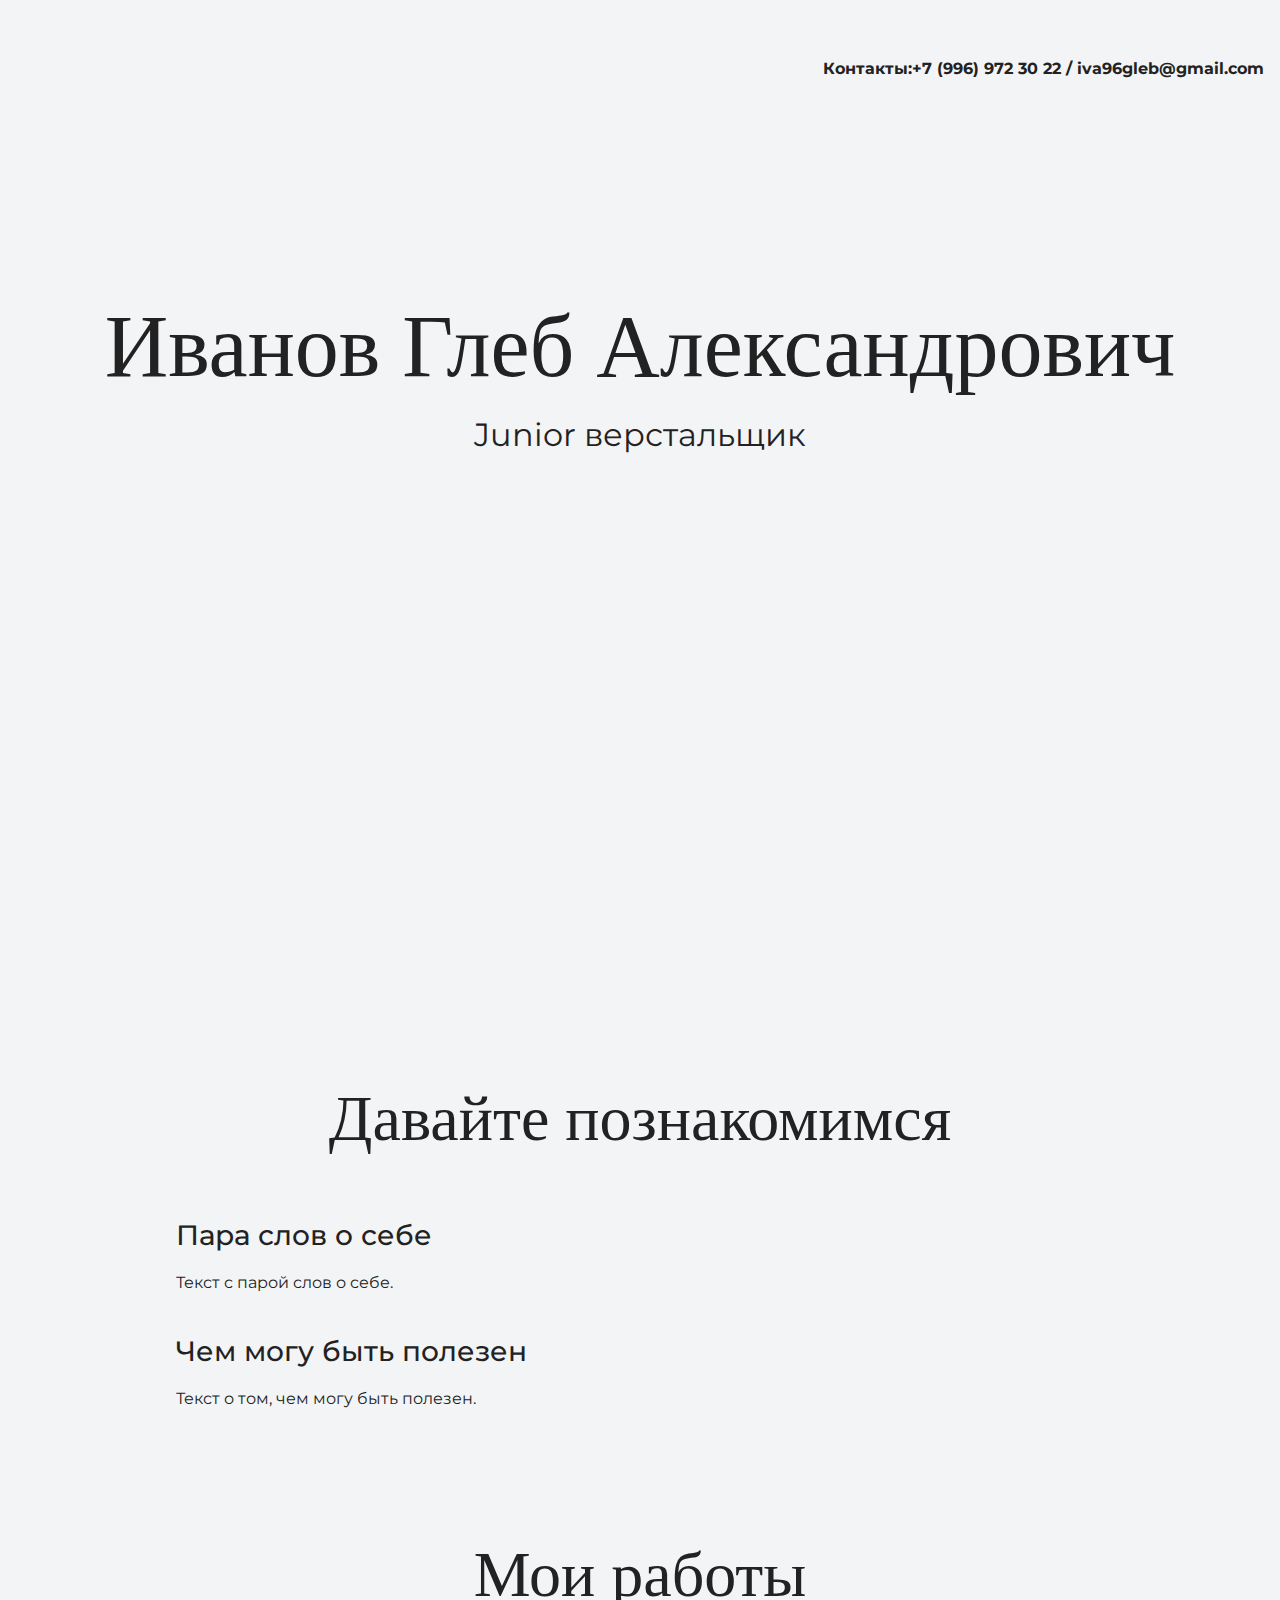
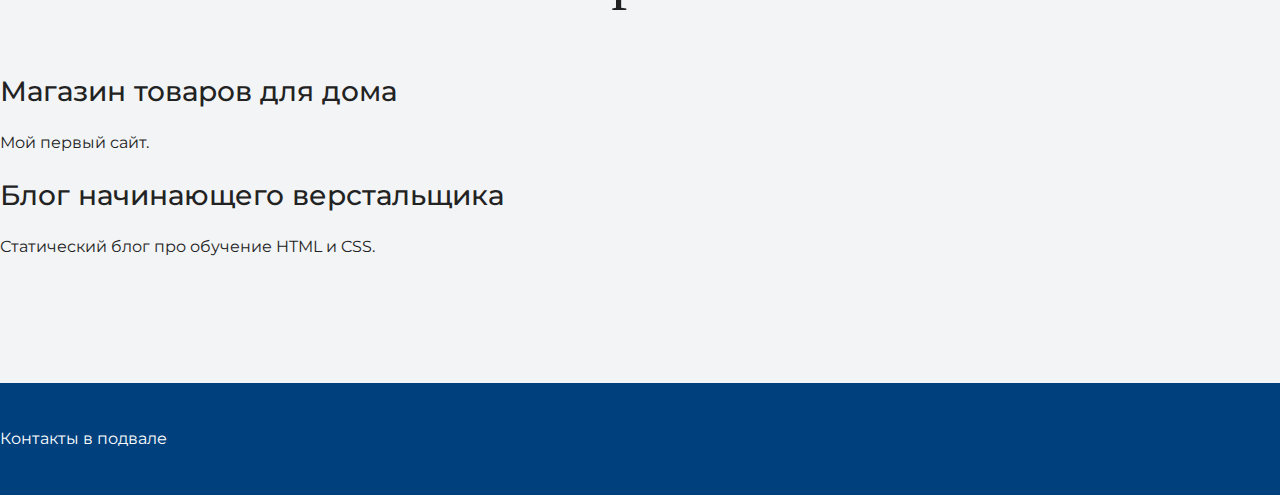
==== index.html @ a2e78571 "загружает файлы сайта" ====
<!DOCTYPE html>
<html lang="ru">
  <head>
    <meta charset="UTF-8" />
    <link rel="stylesheet" href="style.css" />
    <link href="https://fonts.googleapis.com/css?family=Montserrat:400,500,700|Old+Standard+TT&display=swap&subset=cyrillic" rel="stylesheet">
    <title>Портфолио Junior верстальщика</title>
  </head>
  <body>
    <header class="page-header">
      <div class="container"> <h4>Контакты:+7 (996) 972 30 22 / iva96gleb@gmail.com</h4></div>
    </header>

    <section class="hero-image">
      <div class="container">
        <h1 class="heading">Иванов Глеб Александрович</h1>
        <p>Junior верстальщик</p>
      </div>
    </section>

    <section class="intro">
      <div class="container">
      <h2 class="subheading">Давайте познакомимся</h2>
      <h3>Пара слов о себе</h3>
      <p>Текст с парой слов о себе.</p>
      <h3>Чем могу быть полезен</h3>
      <p>Текст о том, чем могу быть полезен.</p>
      </div>
    </section>

    <section class="portfolio">
      <div class=container">
        <h2 class="subheading">Мои работы</h2>

       <h3>Магазин товаров для дома</h3>
       <p>Мой первый сайт.</p>

       <h3>Блог начинающего верстальщика</h3>
       <p>Статический блог про обучение HTML и CSS.</p>
      </div>
    </section>

    <footer class="page-footer">Контакты в подвале</footer>
  </body>
</html>
---- style.css ----
body {
  margin: 0;
  min-width: 960px;
  font-family: "Montserrat", "Helvetica", "Arial", sans-serif;
  font-size: 16px;
  line-height: 32px;
  color: #222222;
  background-color: #f2f4f6;
  background-image: url("img/hero-bg.jpg");
  background-repeat: no-repeat;
  background-position: top center;
}

.container {
  max-width: 928px;
  margin: 0 auto;
  padding: 0 16px;
}

.page-header {
  margin: 0 0 160px;
  padding: 32px 0 32px;
}

.page-header .container,
.page-footer .container {
  max-width: 3000px;
  text-align: right;
}

.page-header a {
  margin-left: 56px;
  color: #288be6;
  text-decoration: none;
  background-repeat: no-repeat;
  background-position: left;
}

.header-email {
  padding-left: 30px;
  background-image: url("img/icon-email-header.svg");
}

.header-phone {
  padding-left: 25px;
  background-image: url("img/icon-phone-header.svg");
}

.hero-image {
  margin-bottom: 620px;
}

.hero-image .container {
  max-width: 1408px;
  text-align: center;
}

.heading {
  margin: 0 0 16px;
  font-family: "Old Standard TT", "Times", "Times New Roman", serif;
  font-size: 88px;
  line-height: 96px;
  font-weight: 400;
}

.hero-image p {
  margin: 0;
  font-size: 32px;
  line-height: 48px;
}

.intro {
  margin: 0 0 120px;
}

.subheading {
  margin: 0 0 56px;
  font-family: "Old Standard TT", "Times", "Times New Roman", serif;
  font-size: 64px;
  line-height: 80px;
  font-weight: 400;
  text-align: center;
}

.user-image {
  margin: 0 0 32px;
  text-align: center;
}

.intro h3,
.portfolio h3 {
  margin: 0 0 12px;
  font-size: 28px;
  line-height: 40px;
  font-weight: 500;
}

.intro p {
  margin: 0 0 32px;
}

.skills-list {
  margin: 0;
  padding: 0;
}

.skills-list dt {
  padding-left: 32px;
  background-repeat: no-repeat;
  background-position: left;
}

.skill-html {
  background-image: url("img/icon-html.svg");
}

.skill-css {
  background-image: url("img/icon-css.svg");
}

.level {
  margin: 4px 0 16px;
  padding: 0;
  height: 14px;
  font-size: 0;
  background-color: #ffffff;
  border: 1px solid #86c3fa;
  border-radius: 8px;
}

.level div {
  margin: 1px;
  height: 12px;
  background-color: #288be6;
  border-radius: 6px;
}

.portfolio {
  margin: 0 0 120px;
}

.projects {
  margin: 0;
  padding: 0;
  list-style: none;
}

.projects li {
  margin: 0 0 80px;
}

.project-image {
  margin: 0 0 24px;
  text-align: center;
}

.projects p {
  margin: 0 0 24px;
}

.button {
  padding: 6px 20px;
  display: inline-block;
  vertical-align: baseline;
  text-decoration: none;
  text-transform: uppercase;
  border-radius: 4px;
  background-color: #288be6;
  color: #ffffff;
}

.page-footer {
  padding: 40px 0;
  background-color: #00417d;
  color: #ffffff;
}

.page-footer a {
  margin-left: 56px;
  color: inherit;
  text-decoration: none;
  background-repeat: no-repeat;
  background-position: left;
}

.footer-email {
  padding-left: 30px;
  background-image: url("img/icon-email-footer.svg");
}

.footer-phone {
  padding-left: 25px;
  background-image: url("img/icon-phone-footer.svg");
}
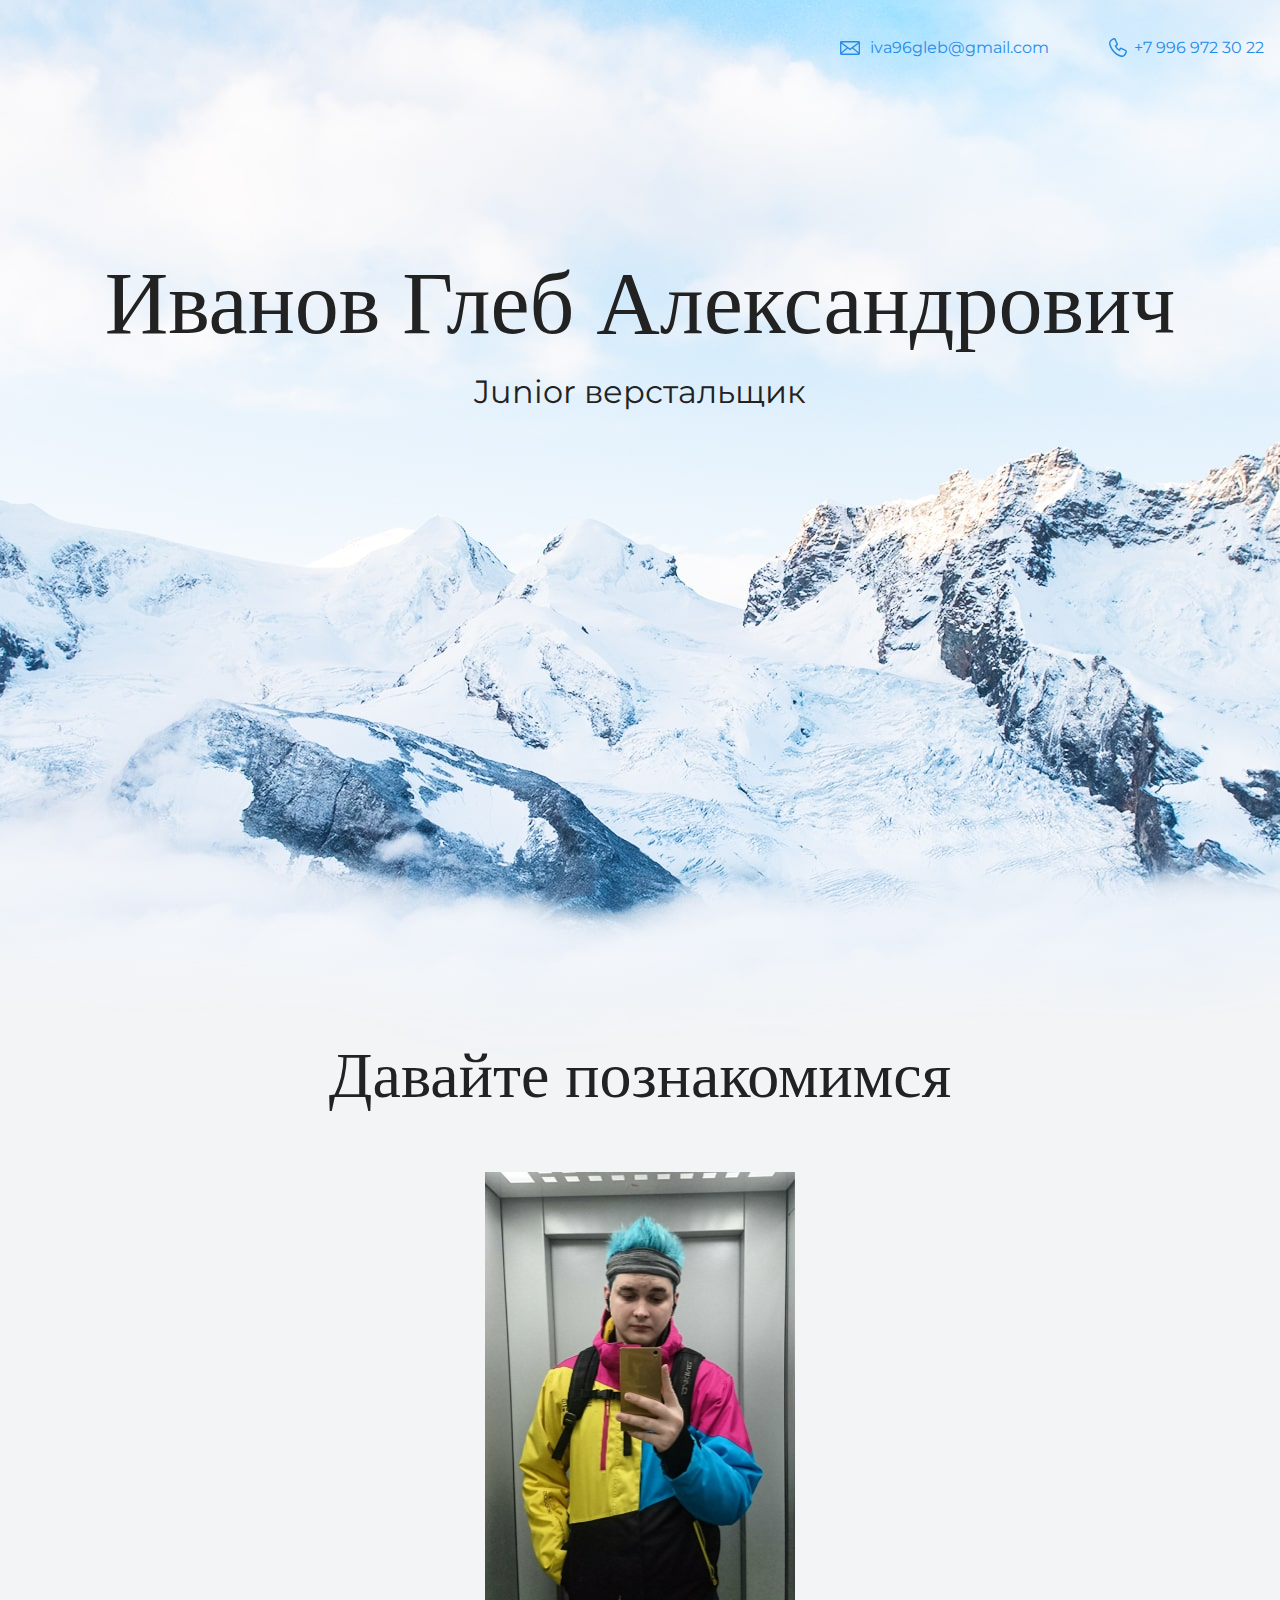
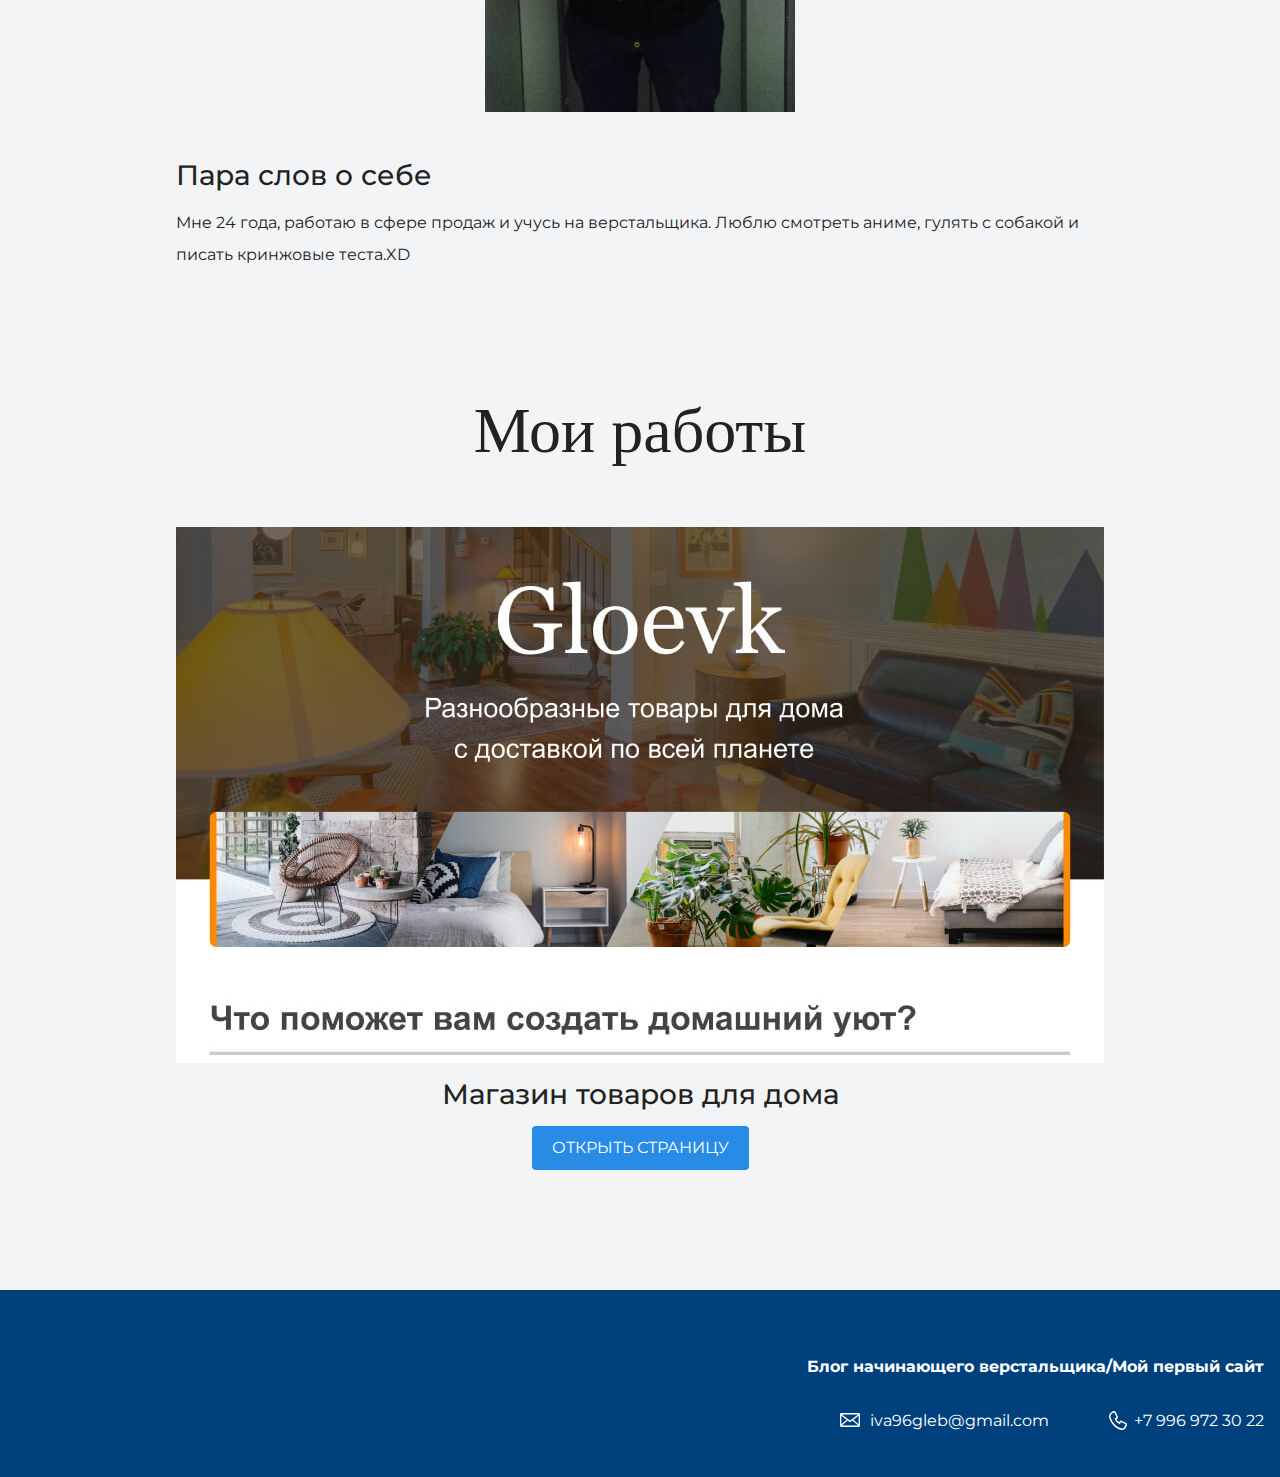
==== commit 5005c12e: "Перезалив сайта" ====
--- a/index.html
+++ b/index.html
@@ -8,7 +8,10 @@
   </head>
   <body>
     <header class="page-header">
-      <div class="container"> <h4>Контакты:+7 (996) 972 30 22 / iva96gleb@gmail.com</h4></div>
+      <div class="container"> 
+        <a class="header-email" href="iva96gleb@gmail.com">iva96gleb@gmail.com</a>
+        <a class="header-phone" href="tel:+79969723022">+7 996 972 30 22</a>
+      </div>
     </header>
 
     <section class="hero-image">
@@ -21,10 +24,13 @@
     <section class="intro">
       <div class="container">
       <h2 class="subheading">Давайте познакомимся</h2>
+      <figure class="user-image">
+      <p style="text-align: center;"><img src="img/1337.jpg" width="310.5" height="540" alt="фотография создателя сайта"></p>
+      </figure>
       <h3>Пара слов о себе</h3>
-      <p>Текст с парой слов о себе.</p>
-      <h3>Чем могу быть полезен</h3>
-      <p>Текст о том, чем могу быть полезен.</p>
+      <p>Мне 24 года, работаю в сфере продаж и учусь на верстальщика. Люблю смотреть аниме, гулять с собакой и писать кринжовые теста.XD</p>
+      <!--<h3>Чем могу быть полезен</h3>
+      <p>Текст о том, чем могу быть полезен.</p>>-->
       </div>
     </section>
 
@@ -32,14 +38,24 @@
       <div class=container">
         <h2 class="subheading">Мои работы</h2>
 
+        <figure class="project-image">
+          <img src="files/project.jpg" width="928" height="536" alt="Cайт магазина товаров для дома">
        <h3>Магазин товаров для дома</h3>
-       <p>Мой первый сайт.</p>
-
-       <h3>Блог начинающего верстальщика</h3>
-       <p>Статический блог про обучение HTML и CSS.</p>
+       <a class="button" href="source/project/index.html">Открыть страницу</a>
+   
       </div>
     </section>
 
-    <footer class="page-footer">Контакты в подвале</footer>
+    <footer class="page-footer">
+      <div class="container">
+        <h4>Блог начинающего верстальщика/Мой первый сайт</h4>
+        <a class="footer-email" href="mailto:iva96gleb@gmail.com">iva96gleb@gmail.com</a>
+        <a class="footer-phone" href="tel:+79969723022">+7 996 972 30 22</a>
+        
+
+        
+    
+      </div>
+    </footer>
   </body>
 </html>
